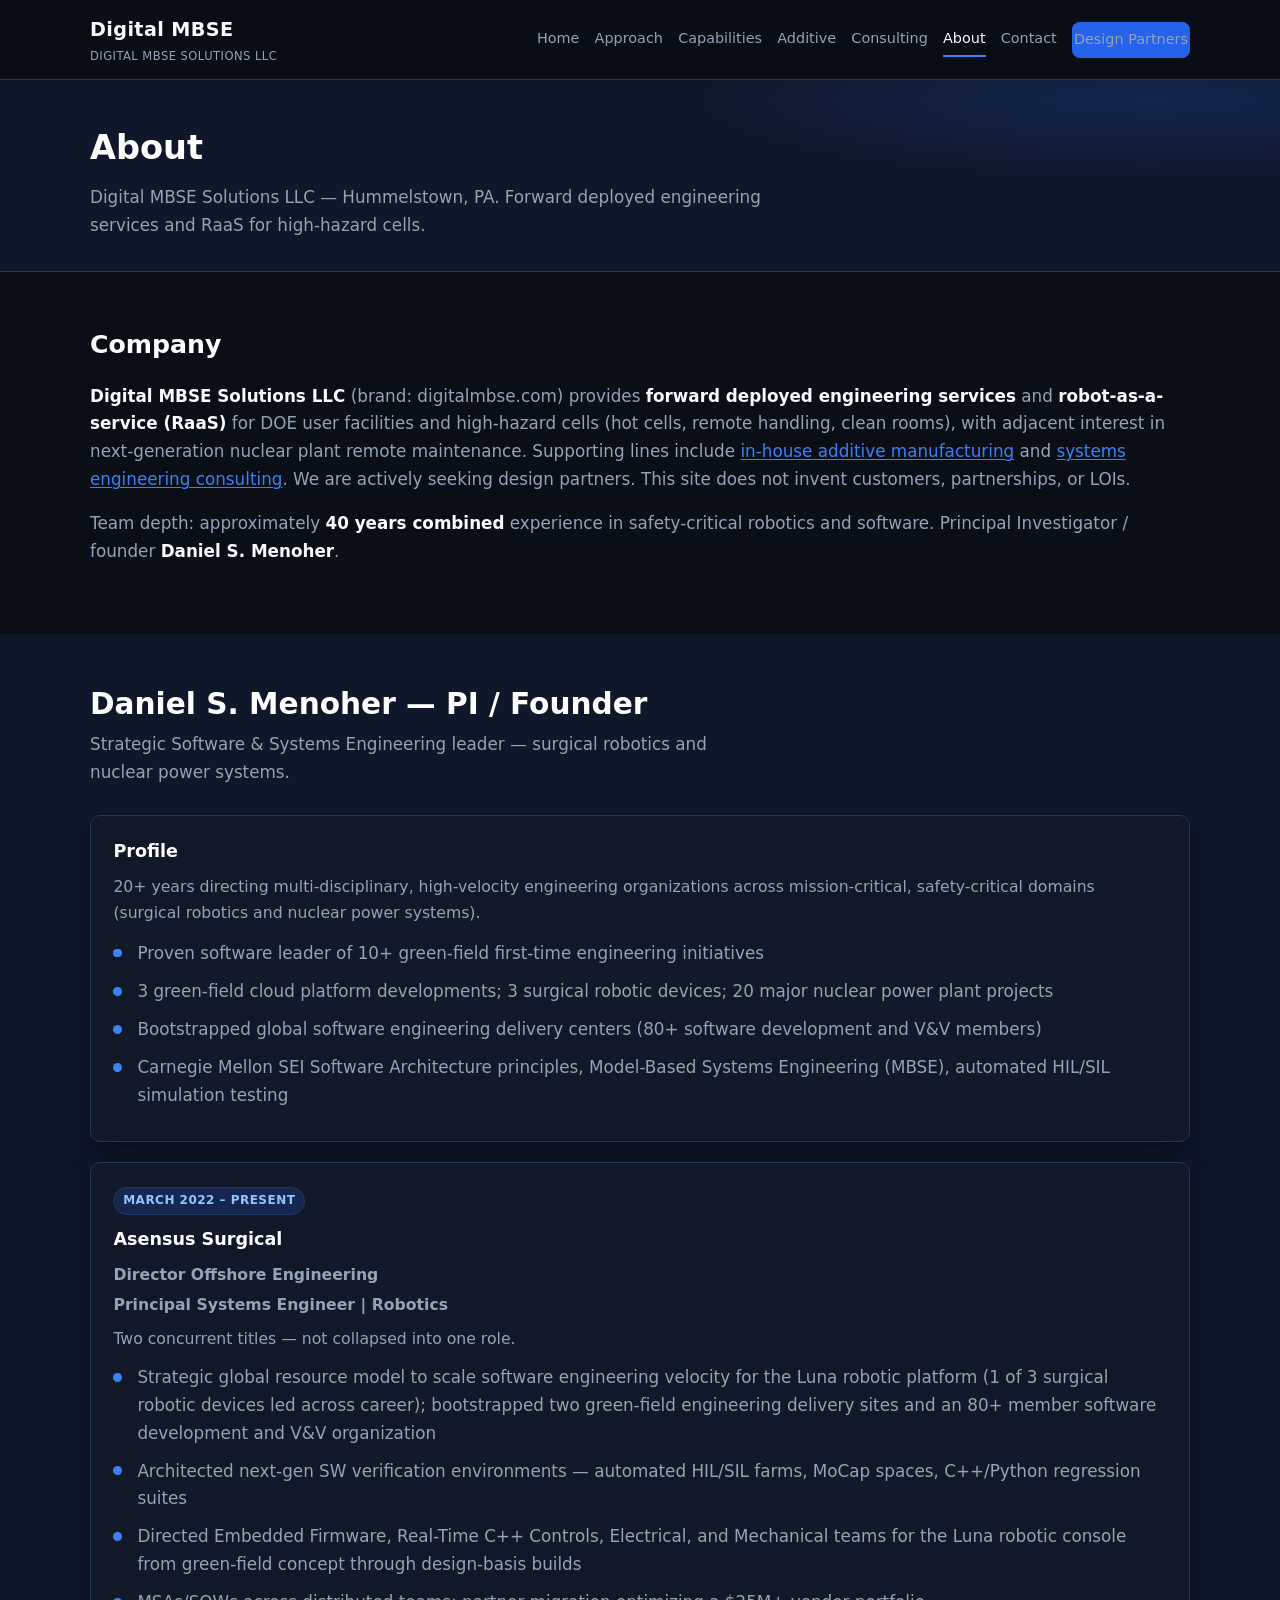
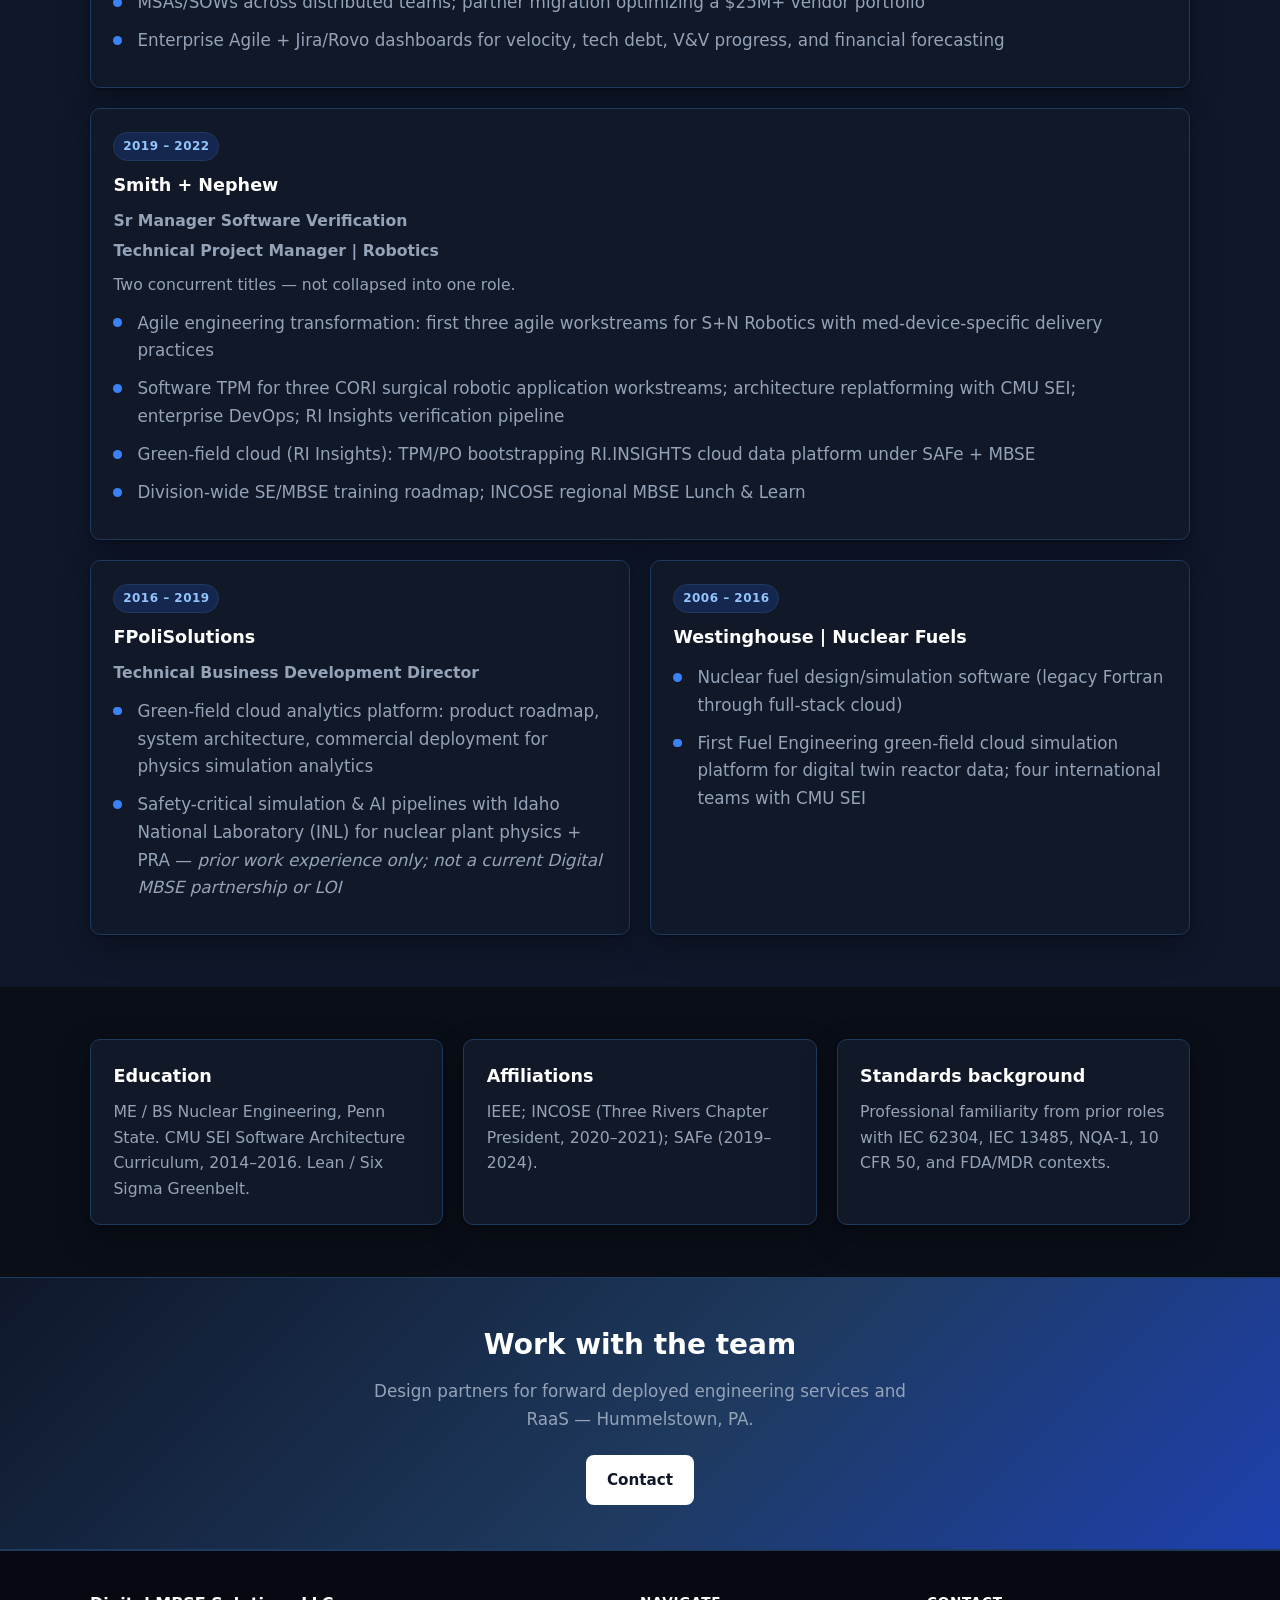
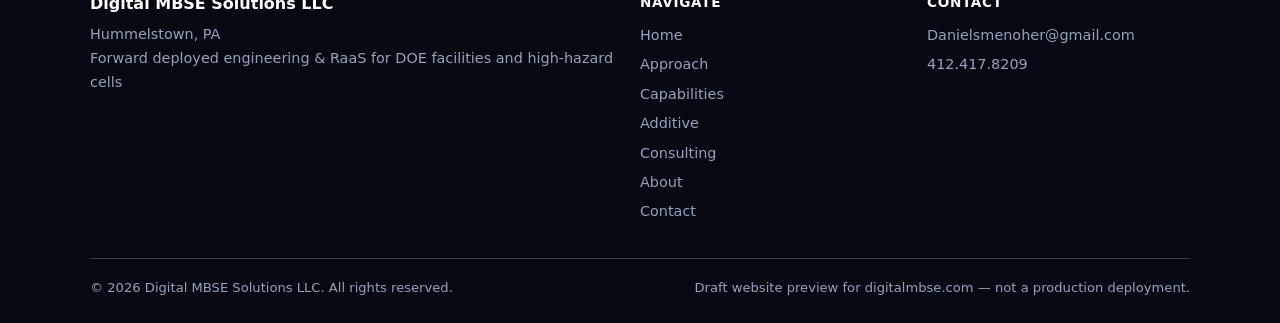
==== about.html @ e3343131 "Initial Digital MBSE Solutions site" ====
<!DOCTYPE html>
<html lang="en">
<head>
  <meta charset="utf-8">
  <meta name="viewport" content="width=device-width, initial-scale=1">
  <meta name="description" content="About Digital MBSE Solutions LLC and founder Daniel S. Menoher — surgical robotics and nuclear systems engineering leadership.">
  <title>About | Digital MBSE</title>
  <link rel="stylesheet" href="css/styles.css">
</head>
<body>
  <a class="skip-link" href="#main">Skip to content</a>

  <header class="site-header">
    <div class="container header-inner">
      <a class="logo" href="index.html">
        <span class="logo-mark">Digital MBSE</span>
        <span class="logo-sub">Digital MBSE Solutions LLC</span>
      </a>
      <nav class="nav" aria-label="Primary">
        <a href="index.html">Home</a>
        <a href="approach.html">Approach</a>
        <a href="capabilities.html">Capabilities</a>
        <a href="additive-manufacturing.html">Additive</a>
        <a href="systems-consulting.html">Consulting</a>
        <a href="about.html" aria-current="page">About</a>
        <a href="contact.html">Contact</a>
        <a class="btn btn-primary btn-header" href="contact.html">Design Partners</a>
      </nav>
    </div>
  </header>

  <main id="main">
    <section class="page-hero">
      <div class="container">
        <h1>About</h1>
        <p>Digital MBSE Solutions LLC — Hummelstown, PA. Forward deployed engineering services and RaaS for high-hazard cells.</p>
      </div>
    </section>

    <section class="section">
      <div class="container prose">
        <h2>Company</h2>
        <p>
          <strong>Digital MBSE Solutions LLC</strong> (brand: digitalmbse.com) provides
          <strong>forward deployed engineering services</strong> and <strong>robot-as-a-service (RaaS)</strong>
          for DOE user facilities and high-hazard cells (hot cells, remote handling, clean rooms), with
          adjacent interest in next-generation nuclear plant remote maintenance. Supporting lines include
          <a href="additive-manufacturing.html">in-house additive manufacturing</a> and
          <a href="systems-consulting.html">systems engineering consulting</a>. We are actively seeking
          design partners. This site does not invent customers, partnerships, or LOIs.
        </p>
        <p>
          Team depth: approximately <strong>40 years combined</strong> experience in safety-critical robotics
          and software. Principal Investigator / founder <strong>Daniel S. Menoher</strong>.
        </p>
      </div>
    </section>

    <section class="section section-alt">
      <div class="container">
        <div class="section-header">
          <h2>Daniel S. Menoher — PI / Founder</h2>
          <p>Strategic Software &amp; Systems Engineering leader — surgical robotics and nuclear power systems.</p>
        </div>

        <div class="card" style="margin-bottom:1.25rem;">
          <h3>Profile</h3>
          <p class="muted" style="margin:0 0 0.85rem;">
            20+ years directing multi-disciplinary, high-velocity engineering organizations across
            mission-critical, safety-critical domains (surgical robotics and nuclear power systems).
          </p>
          <ul class="list-check">
            <li>Proven software leader of 10+ green-field first-time engineering initiatives</li>
            <li>3 green-field cloud platform developments; 3 surgical robotic devices; 20 major nuclear power plant projects</li>
            <li>Bootstrapped global software engineering delivery centers (80+ software development and V&amp;V members)</li>
            <li>Carnegie Mellon SEI Software Architecture principles, Model-Based Systems Engineering (MBSE), automated HIL/SIL simulation testing</li>
          </ul>
        </div>

        <article class="card" style="margin-bottom:1.25rem;">
          <span class="pill">March 2022 – Present</span>
          <h3>Asensus Surgical</h3>
          <p><strong>Director Offshore Engineering</strong></p>
          <p style="margin-top:0.25rem;"><strong>Principal Systems Engineer | Robotics</strong></p>
          <p class="small muted" style="margin:0.5rem 0 0.75rem;">Two concurrent titles — not collapsed into one role.</p>
          <ul class="list-check">
            <li>Strategic global resource model to scale software engineering velocity for the Luna robotic platform (1 of 3 surgical robotic devices led across career); bootstrapped two green-field engineering delivery sites and an 80+ member software development and V&amp;V organization</li>
            <li>Architected next-gen SW verification environments — automated HIL/SIL farms, MoCap spaces, C++/Python regression suites</li>
            <li>Directed Embedded Firmware, Real-Time C++ Controls, Electrical, and Mechanical teams for the Luna robotic console from green-field concept through design-basis builds</li>
            <li>MSAs/SOWs across distributed teams; partner migration optimizing a $25M+ vendor portfolio</li>
            <li>Enterprise Agile + Jira/Rovo dashboards for velocity, tech debt, V&amp;V progress, and financial forecasting</li>
          </ul>
        </article>

        <article class="card" style="margin-bottom:1.25rem;">
          <span class="pill">2019 – 2022</span>
          <h3>Smith + Nephew</h3>
          <p><strong>Sr Manager Software Verification</strong></p>
          <p style="margin-top:0.25rem;"><strong>Technical Project Manager | Robotics</strong></p>
          <p class="small muted" style="margin:0.5rem 0 0.75rem;">Two concurrent titles — not collapsed into one role.</p>
          <ul class="list-check">
            <li>Agile engineering transformation: first three agile workstreams for S+N Robotics with med-device-specific delivery practices</li>
            <li>Software TPM for three CORI surgical robotic application workstreams; architecture replatforming with CMU SEI; enterprise DevOps; RI Insights verification pipeline</li>
            <li>Green-field cloud (RI Insights): TPM/PO bootstrapping RI.INSIGHTS cloud data platform under SAFe + MBSE</li>
            <li>Division-wide SE/MBSE training roadmap; INCOSE regional MBSE Lunch &amp; Learn</li>
          </ul>
        </article>

        <div class="grid-2">
          <article class="card">
            <span class="pill">2016 – 2019</span>
            <h3>FPoliSolutions</h3>
            <p><strong>Technical Business Development Director</strong></p>
            <ul class="list-check" style="margin-top:0.75rem;">
              <li>Green-field cloud analytics platform: product roadmap, system architecture, commercial deployment for physics simulation analytics</li>
              <li>Safety-critical simulation &amp; AI pipelines with Idaho National Laboratory (INL) for nuclear plant physics + PRA — <em>prior work experience only; not a current Digital MBSE partnership or LOI</em></li>
            </ul>
          </article>
          <article class="card">
            <span class="pill">2006 – 2016</span>
            <h3>Westinghouse | Nuclear Fuels</h3>
            <ul class="list-check" style="margin-top:0.75rem;">
              <li>Nuclear fuel design/simulation software (legacy Fortran through full-stack cloud)</li>
              <li>First Fuel Engineering green-field cloud simulation platform for digital twin reactor data; four international teams with CMU SEI</li>
            </ul>
          </article>
        </div>
      </div>
    </section>

    <section class="section">
      <div class="container">
        <div class="grid-3">
          <article class="card">
            <h3>Education</h3>
            <p>ME / BS Nuclear Engineering, Penn State. CMU SEI Software Architecture Curriculum, 2014–2016. Lean / Six Sigma Greenbelt.</p>
          </article>
          <article class="card">
            <h3>Affiliations</h3>
            <p>IEEE; INCOSE (Three Rivers Chapter President, 2020–2021); SAFe (2019–2024).</p>
          </article>
          <article class="card">
            <h3>Standards background</h3>
            <p>Professional familiarity from prior roles with IEC 62304, IEC 13485, NQA-1, 10 CFR 50, and FDA/MDR contexts.</p>
          </article>
        </div>
      </div>
    </section>

    <section class="cta-band">
      <div class="container">
        <h2>Work with the team</h2>
        <p>Design partners for forward deployed engineering services and RaaS — Hummelstown, PA.</p>
        <a class="btn btn-primary" href="contact.html">Contact</a>
      </div>
    </section>
  </main>

  <footer class="site-footer">
    <div class="container">
      <div class="footer-grid">
        <div class="footer-brand">
          <strong>Digital MBSE Solutions LLC</strong>
          Hummelstown, PA<br>
          Forward deployed engineering &amp; RaaS for DOE facilities and high-hazard cells
        </div>
        <div>
          <p class="footer-heading">Navigate</p>
          <ul class="footer-nav">
            <li><a href="index.html">Home</a></li>
            <li><a href="approach.html">Approach</a></li>
            <li><a href="capabilities.html">Capabilities</a></li>
            <li><a href="additive-manufacturing.html">Additive</a></li>
            <li><a href="systems-consulting.html">Consulting</a></li>
            <li><a href="about.html">About</a></li>
            <li><a href="contact.html">Contact</a></li>
          </ul>
        </div>
        <div>
          <p class="footer-heading">Contact</p>
          <ul class="footer-nav">
            <li><a href="mailto:Danielsmenoher@gmail.com">Danielsmenoher@gmail.com</a></li>
            <li><a href="tel:+14124178209">412.417.8209</a></li>
          </ul>
        </div>
      </div>
      <div class="footer-bottom">
        <span>&copy; 2026 Digital MBSE Solutions LLC. All rights reserved.</span>
        <span>Draft website preview for digitalmbse.com — not a production deployment.</span>
      </div>
    </div>
  </footer>
</body>
</html>
---- css/styles.css ----
/* Digital MBSE Solutions LLC — blue / black / white B2B theme */
:root {
  --bg: #0a0e17;
  --bg-alt: #0f172a;
  --surface: #111827;
  --surface-raised: #1e293b;
  --text: #f8fafc;
  --text-muted: #94a3b8;
  --accent: #2563eb;
  --accent-bright: #3b82f6;
  --accent-hover: #1d4ed8;
  --border: #1e3a5f;
  --border-soft: #334155;
  --white: #ffffff;
  --radius: 10px;
  --shadow: 0 1px 3px rgba(0, 0, 0, 0.35), 0 12px 32px rgba(0, 0, 0, 0.28);
  --max: 1100px;
  --font: "Segoe UI", system-ui, -apple-system, BlinkMacSystemFont, "Helvetica Neue", Arial, sans-serif;
}

*, *::before, *::after { box-sizing: border-box; }

html { scroll-behavior: smooth; }

body {
  margin: 0;
  font-family: var(--font);
  color: var(--text);
  background: var(--bg);
  line-height: 1.65;
  font-size: 1.05rem;
  -webkit-font-smoothing: antialiased;
}

img { max-width: 100%; height: auto; display: block; }

a { color: var(--accent-bright); text-decoration-thickness: 1px; text-underline-offset: 2px; }
a:hover { color: #60a5fa; }

.skip-link {
  position: absolute;
  left: -9999px;
  top: 0;
  background: var(--accent);
  color: var(--white);
  padding: 0.5rem 1rem;
  z-index: 1000;
}
.skip-link:focus { left: 1rem; top: 1rem; }

.container {
  width: min(100% - 2rem, var(--max));
  margin-inline: auto;
}

/* Header */
.site-header {
  background: rgba(10, 14, 23, 0.92);
  backdrop-filter: blur(10px);
  color: var(--text);
  position: sticky;
  top: 0;
  z-index: 100;
  border-bottom: 1px solid var(--border);
}

.header-inner {
  display: flex;
  align-items: center;
  justify-content: space-between;
  gap: 1rem;
  padding: 0.85rem 0;
  flex-wrap: wrap;
}

.logo {
  display: flex;
  flex-direction: column;
  gap: 0.1rem;
  text-decoration: none;
  color: var(--text);
}
.logo:hover { color: var(--text); }
.logo-mark {
  font-weight: 700;
  font-size: 1.2rem;
  letter-spacing: 0.02em;
}
.logo-sub {
  font-size: 0.72rem;
  color: var(--text-muted);
  letter-spacing: 0.04em;
  text-transform: uppercase;
}

.nav {
  display: flex;
  align-items: center;
  gap: 0.25rem 0.95rem;
  flex-wrap: wrap;
}
.nav a {
  color: var(--text-muted);
  text-decoration: none;
  font-size: 0.9rem;
  font-weight: 500;
  padding: 0.25rem 0;
  border-bottom: 2px solid transparent;
}
.nav a:hover,
.nav a[aria-current="page"] {
  color: var(--text);
  border-bottom-color: var(--accent-bright);
}

.btn {
  display: inline-flex;
  align-items: center;
  justify-content: center;
  gap: 0.4rem;
  padding: 0.65rem 1.2rem;
  border-radius: 8px;
  font-weight: 600;
  font-size: 0.95rem;
  text-decoration: none;
  border: 2px solid transparent;
  cursor: pointer;
  transition: background 0.15s, color 0.15s, border-color 0.15s;
  font-family: inherit;
}
.btn-primary {
  background: var(--accent);
  color: var(--white);
}
.btn-primary:hover {
  background: var(--accent-hover);
  color: var(--white);
}
.btn-secondary {
  background: transparent;
  color: var(--text);
  border-color: var(--accent-bright);
}
.btn-secondary:hover {
  background: rgba(59, 130, 246, 0.12);
  color: var(--text);
  border-color: #60a5fa;
}
.btn-outline {
  background: transparent;
  color: var(--text);
  border-color: var(--border-soft);
}
.btn-outline:hover {
  border-color: var(--accent-bright);
  color: var(--accent-bright);
}
.btn-header {
  padding: 0.45rem 0.9rem;
  font-size: 0.85rem;
}

/* Hero */
.hero {
  background:
    radial-gradient(ellipse 80% 60% at 70% 20%, rgba(37, 99, 235, 0.22), transparent 55%),
    linear-gradient(165deg, #0a0e17 0%, #0f172a 50%, #111827 100%);
  color: var(--text);
  padding: 3.5rem 0 3.25rem;
}
.hero-layout {
  display: grid;
  grid-template-columns: 1.1fr 0.9fr;
  gap: 2rem;
  align-items: center;
}
.hero-eyebrow {
  display: inline-block;
  font-size: 0.8rem;
  font-weight: 600;
  letter-spacing: 0.08em;
  text-transform: uppercase;
  color: #93c5fd;
  margin-bottom: 0.85rem;
}
.hero h1 {
  margin: 0 0 1rem;
  font-size: clamp(1.85rem, 4vw, 2.55rem);
  line-height: 1.2;
  font-weight: 700;
  color: var(--white);
  max-width: 20ch;
}
.hero-lead {
  font-size: 1.1rem;
  color: var(--text-muted);
  max-width: 42rem;
  margin: 0 0 1.75rem;
}
.hero-lead strong { color: var(--text); }
.hero-actions {
  display: flex;
  flex-wrap: wrap;
  gap: 0.75rem;
}

/* Media / figures */
.media {
  margin: 0;
  background: var(--surface);
  border: 1px solid var(--border);
  border-radius: var(--radius);
  overflow: hidden;
  box-shadow: var(--shadow);
}
.media img {
  width: 100%;
  height: auto;
  display: block;
  object-fit: cover;
  aspect-ratio: 16 / 10;
  background: var(--surface-raised);
}
.media figcaption {
  padding: 0.65rem 0.9rem;
  font-size: 0.82rem;
  color: var(--text-muted);
  border-top: 1px solid var(--border-soft);
  background: var(--surface);
}
.media-tall img { aspect-ratio: 4 / 3; }
.media-square img { aspect-ratio: 1 / 1; }

.gallery {
  display: grid;
  grid-template-columns: repeat(3, 1fr);
  gap: 1.15rem;
}
.gallery .media img { aspect-ratio: 4 / 3; }

.media-split {
  display: grid;
  grid-template-columns: 1fr 1fr;
  gap: 1.5rem;
  align-items: center;
}
.media-split.reverse > :first-child { order: 2; }

/* Sections */
.section {
  padding: 3.25rem 0;
}
.section-alt { background: var(--bg-alt); }
.section-surface { background: var(--surface); }

.section-header {
  margin-bottom: 1.75rem;
  max-width: 42rem;
}
.section-header h2 {
  margin: 0 0 0.5rem;
  font-size: clamp(1.45rem, 2.5vw, 1.85rem);
  color: var(--white);
  line-height: 1.25;
}
.section-header p {
  margin: 0;
  color: var(--text-muted);
}

.muted { color: var(--text-muted); }
.small { font-size: 0.9rem; }

/* Cards / grids */
.grid-2 {
  display: grid;
  grid-template-columns: repeat(2, 1fr);
  gap: 1.25rem;
}
.grid-3 {
  display: grid;
  grid-template-columns: repeat(3, 1fr);
  gap: 1.25rem;
}

.card {
  background: var(--surface);
  border: 1px solid var(--border);
  border-radius: var(--radius);
  padding: 1.35rem 1.4rem;
  box-shadow: var(--shadow);
}
.card h3 {
  margin: 0 0 0.5rem;
  font-size: 1.1rem;
  color: var(--white);
}
.card p { margin: 0; color: var(--text-muted); font-size: 0.98rem; }
.card a.card-link {
  display: inline-block;
  margin-top: 0.85rem;
  font-weight: 600;
  text-decoration: none;
}
.card a.card-link:hover { text-decoration: underline; }
.card .card-icon {
  width: 2.25rem;
  height: 2.25rem;
  border-radius: 8px;
  background: rgba(37, 99, 235, 0.18);
  color: var(--accent-bright);
  display: flex;
  align-items: center;
  justify-content: center;
  font-weight: 700;
  font-size: 0.85rem;
  margin-bottom: 0.85rem;
  border: 1px solid var(--border);
}

.list-check {
  list-style: none;
  padding: 0;
  margin: 0;
}
.list-check li {
  position: relative;
  padding-left: 1.5rem;
  margin-bottom: 0.65rem;
  color: var(--text-muted);
}
.list-check li::before {
  content: "";
  position: absolute;
  left: 0;
  top: 0.55rem;
  width: 0.55rem;
  height: 0.55rem;
  border-radius: 50%;
  background: var(--accent-bright);
}

.pill {
  display: inline-block;
  font-size: 0.75rem;
  font-weight: 600;
  letter-spacing: 0.04em;
  text-transform: uppercase;
  padding: 0.2rem 0.55rem;
  border-radius: 999px;
  background: rgba(37, 99, 235, 0.2);
  color: #93c5fd;
  margin-bottom: 0.65rem;
  border: 1px solid var(--border);
}
.pill-amber {
  background: rgba(217, 119, 6, 0.15);
  color: #fbbf24;
  border-color: rgba(217, 119, 6, 0.35);
}

.callout {
  border-left: 4px solid var(--accent);
  background: var(--surface);
  padding: 1.15rem 1.35rem;
  border-radius: 0 var(--radius) var(--radius) 0;
  border: 1px solid var(--border);
  border-left-width: 4px;
  border-left-color: var(--accent);
}
.callout.caution {
  border-left-color: #d97706;
  background: rgba(217, 119, 6, 0.08);
}
.callout h3 {
  margin: 0 0 0.4rem;
  font-size: 1.05rem;
  color: var(--white);
}
.callout p { margin: 0; color: var(--text-muted); font-size: 0.95rem; }

.stack-row {
  display: grid;
  grid-template-columns: auto 1fr;
  gap: 1rem;
  align-items: start;
  padding: 1.15rem 0;
  border-bottom: 1px solid var(--border-soft);
}
.stack-row:last-child { border-bottom: none; }
.stack-num {
  width: 2rem;
  height: 2rem;
  border-radius: 50%;
  background: var(--accent);
  color: var(--white);
  display: flex;
  align-items: center;
  justify-content: center;
  font-weight: 700;
  font-size: 0.9rem;
  flex-shrink: 0;
}
.stack-row h3 { margin: 0 0 0.35rem; font-size: 1.1rem; color: var(--white); }
.stack-row p { margin: 0; color: var(--text-muted); }

.cta-band {
  background: linear-gradient(135deg, #0f172a 0%, #1e3a5f 55%, #1e40af 100%);
  color: var(--text);
  padding: 2.75rem 0;
  text-align: center;
  border-top: 1px solid var(--border);
  border-bottom: 1px solid var(--border);
}
.cta-band h2 {
  margin: 0 0 0.65rem;
  font-size: clamp(1.35rem, 2.5vw, 1.75rem);
  color: var(--white);
}
.cta-band p {
  margin: 0 auto 1.35rem;
  max-width: 36rem;
  color: var(--text-muted);
}
.cta-band .btn-primary {
  background: var(--white);
  color: #0f172a;
}
.cta-band .btn-primary:hover {
  background: #e2e8f0;
  color: #0a0e17;
}

/* Page hero (inner pages) */
.page-hero {
  background:
    radial-gradient(ellipse 70% 80% at 90% 10%, rgba(37, 99, 235, 0.18), transparent 50%),
    var(--bg-alt);
  color: var(--text);
  padding: 2.5rem 0 2rem;
  border-bottom: 1px solid var(--border);
}
.page-hero h1 {
  margin: 0 0 0.5rem;
  font-size: clamp(1.6rem, 3vw, 2.1rem);
  color: var(--white);
}
.page-hero p {
  margin: 0;
  color: var(--text-muted);
  max-width: 42rem;
}

/* Contact form */
.contact-grid {
  display: grid;
  grid-template-columns: 1.2fr 0.8fr;
  gap: 1.5rem;
  align-items: start;
}
.form-card label {
  display: block;
  font-weight: 600;
  font-size: 0.9rem;
  margin-bottom: 0.35rem;
  color: var(--text);
}
.form-card .field { margin-bottom: 1rem; }
.form-card input,
.form-card textarea,
.form-card select {
  width: 100%;
  padding: 0.65rem 0.75rem;
  border: 1px solid var(--border-soft);
  border-radius: 8px;
  font: inherit;
  background: var(--bg);
  color: var(--text);
}
.form-card input:focus,
.form-card textarea:focus,
.form-card select:focus {
  outline: 2px solid var(--accent-bright);
  outline-offset: 1px;
  border-color: var(--accent);
}
.form-card textarea { min-height: 140px; resize: vertical; }
.form-card select option { background: var(--surface); color: var(--text); }
.form-note {
  font-size: 0.85rem;
  color: var(--text-muted);
  margin-top: 0.75rem;
}

.contact-details dt {
  font-weight: 600;
  color: var(--text);
  font-size: 0.85rem;
  margin-top: 1rem;
}
.contact-details dt:first-child { margin-top: 0; }
.contact-details dd {
  margin: 0.2rem 0 0;
  color: var(--text-muted);
}
.contact-details a { text-decoration: none; }
.contact-details a:hover { text-decoration: underline; }

/* Footer */
.site-footer {
  background: #060912;
  color: var(--text-muted);
  padding: 2.5rem 0 1.5rem;
  font-size: 0.9rem;
  border-top: 1px solid var(--border);
}
.footer-grid {
  display: grid;
  grid-template-columns: 2fr 1fr 1fr;
  gap: 1.5rem;
  margin-bottom: 1.75rem;
}
.footer-brand strong {
  display: block;
  color: var(--white);
  font-size: 1rem;
  margin-bottom: 0.35rem;
}
.footer-nav {
  list-style: none;
  padding: 0;
  margin: 0;
}
.footer-nav a {
  color: var(--text-muted);
  text-decoration: none;
}
.footer-nav a:hover { color: var(--white); }
.footer-nav li { margin-bottom: 0.35rem; }
.footer-heading {
  color: var(--white);
  font-weight: 600;
  font-size: 0.85rem;
  text-transform: uppercase;
  letter-spacing: 0.05em;
  margin: 0 0 0.65rem;
}
.footer-bottom {
  border-top: 1px solid var(--border-soft);
  padding-top: 1.15rem;
  display: flex;
  flex-wrap: wrap;
  gap: 0.5rem 1.5rem;
  justify-content: space-between;
  font-size: 0.82rem;
}

.prose h2 {
  color: var(--white);
  margin-top: 2rem;
  margin-bottom: 0.65rem;
}
.prose h2:first-child { margin-top: 0; }
.prose p { color: var(--text-muted); }
.prose ul { color: var(--text-muted); padding-left: 1.25rem; }
.prose li { margin-bottom: 0.4rem; }
.prose strong { color: var(--text); }

@media (max-width: 960px) {
  .hero-layout,
  .media-split,
  .media-split.reverse > :first-child { grid-template-columns: 1fr; order: initial; }
  .media-split.reverse > :first-child { order: 0; }
  .gallery { grid-template-columns: 1fr; }
}

@media (max-width: 860px) {
  .grid-3 { grid-template-columns: 1fr; }
  .grid-2 { grid-template-columns: 1fr; }
  .contact-grid { grid-template-columns: 1fr; }
  .footer-grid { grid-template-columns: 1fr; }
  .hero h1 { max-width: none; }
  .gallery { grid-template-columns: 1fr; }
}

@media (min-width: 641px) and (max-width: 960px) {
  .gallery { grid-template-columns: repeat(2, 1fr); }
}

@media (max-width: 640px) {
  .header-inner { flex-direction: column; align-items: flex-start; }
  .nav { width: 100%; }
}
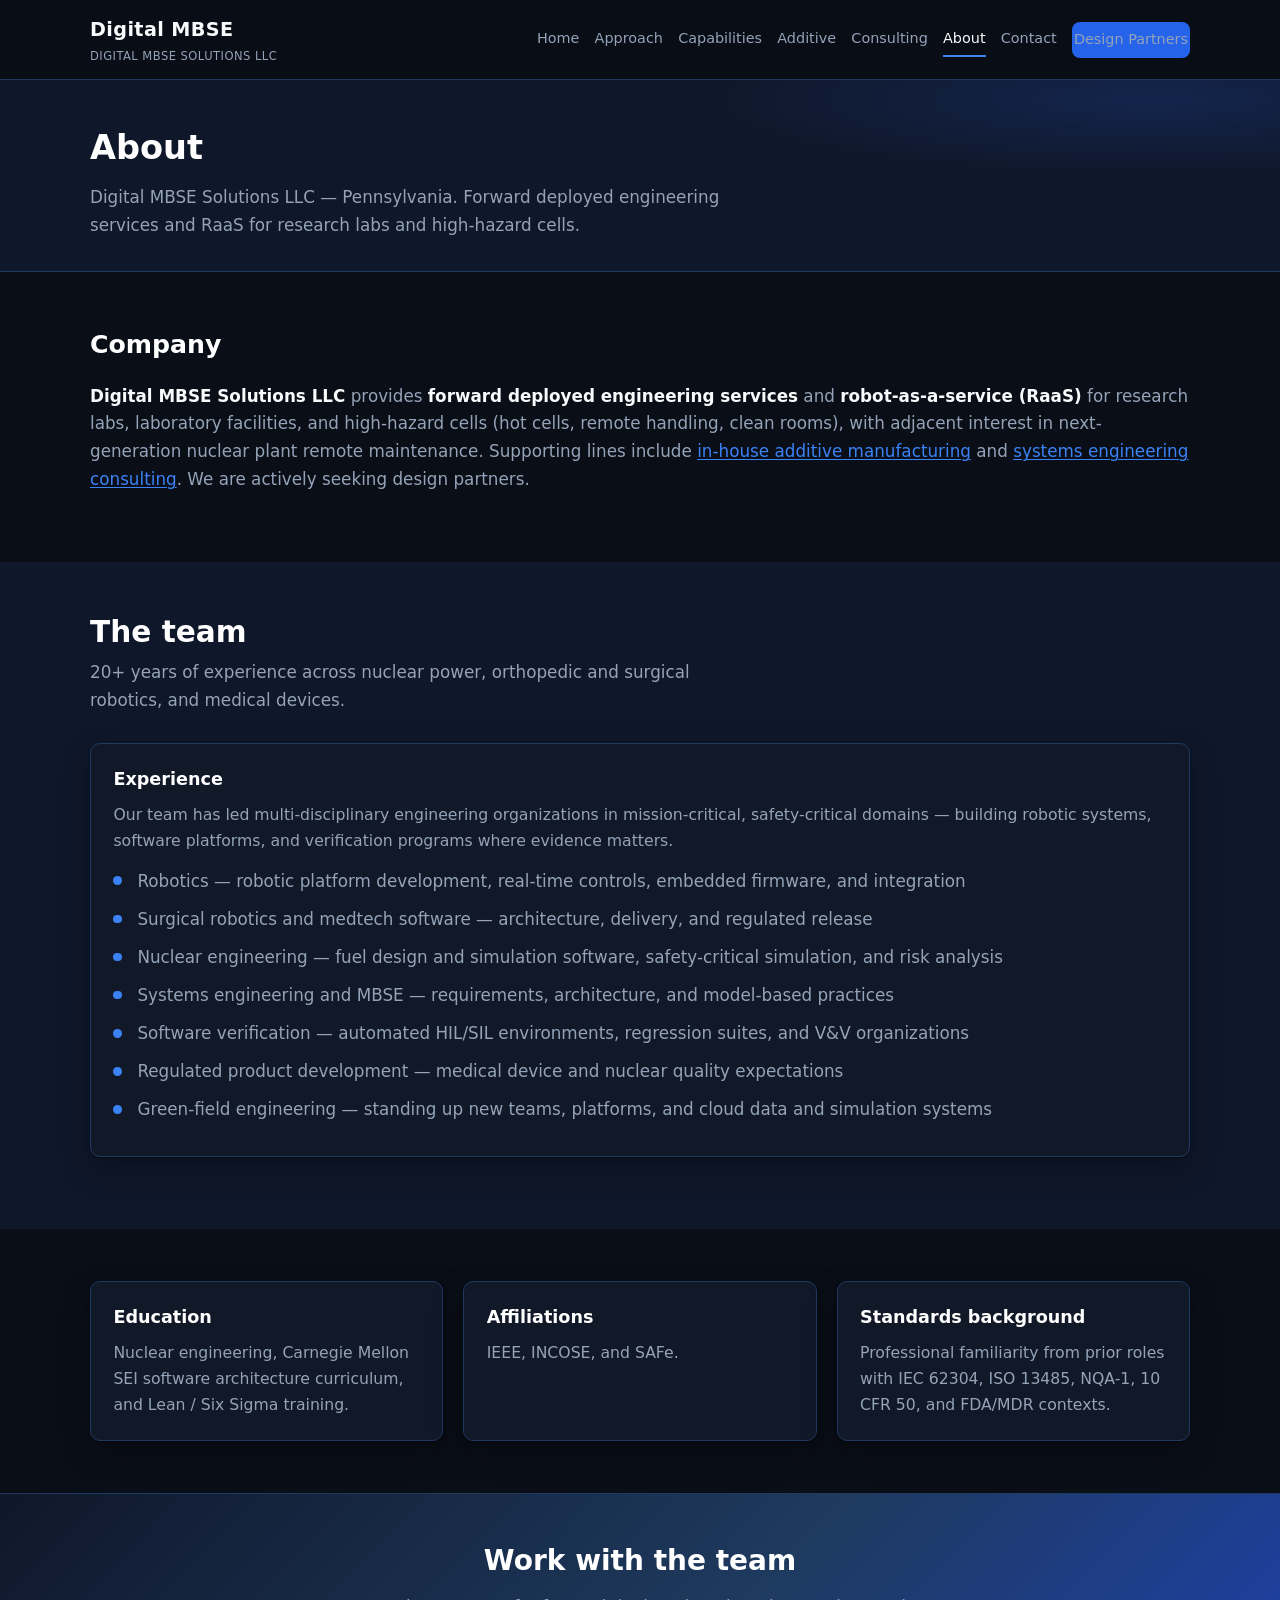
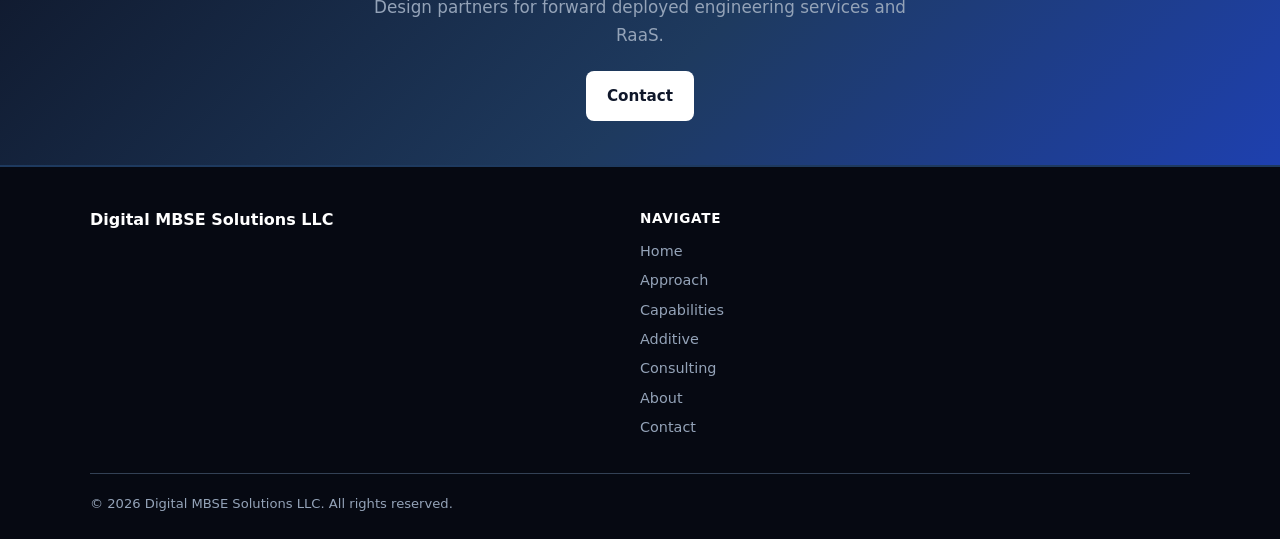
==== commit c5390556: "Remove personal contact info, DOE references, plan/pitch and proof-point content, product names/stat" ====
--- a/about.html
+++ b/about.html
@@ -3,7 +3,7 @@
 <head>
   <meta charset="utf-8">
   <meta name="viewport" content="width=device-width, initial-scale=1">
-  <meta name="description" content="About Digital MBSE Solutions LLC and founder Daniel S. Menoher — surgical robotics and nuclear systems engineering leadership.">
+  <meta name="description" content="About Digital MBSE Solutions LLC — an experienced team in robotics, surgical robotics and medtech software, nuclear engineering, and systems engineering.">
   <title>About | Digital MBSE</title>
   <link rel="stylesheet" href="css/styles.css">
 </head>
@@ -33,7 +33,7 @@
     <section class="page-hero">
       <div class="container">
         <h1>About</h1>
-        <p>Digital MBSE Solutions LLC — Hummelstown, PA. Forward deployed engineering services and RaaS for high-hazard cells.</p>
+        <p>Digital MBSE Solutions LLC — Pennsylvania. Forward deployed engineering services and RaaS for research labs and high-hazard cells.</p>
       </div>
     </section>
 
@@ -41,17 +41,13 @@
       <div class="container prose">
         <h2>Company</h2>
         <p>
-          <strong>Digital MBSE Solutions LLC</strong> (brand: digitalmbse.com) provides
+          <strong>Digital MBSE Solutions LLC</strong> provides
           <strong>forward deployed engineering services</strong> and <strong>robot-as-a-service (RaaS)</strong>
-          for DOE user facilities and high-hazard cells (hot cells, remote handling, clean rooms), with
-          adjacent interest in next-generation nuclear plant remote maintenance. Supporting lines include
+          for research labs, laboratory facilities, and high-hazard cells (hot cells, remote handling, clean rooms),
+          with adjacent interest in next-generation nuclear plant remote maintenance. Supporting lines include
           <a href="additive-manufacturing.html">in-house additive manufacturing</a> and
           <a href="systems-consulting.html">systems engineering consulting</a>. We are actively seeking
-          design partners. This site does not invent customers, partnerships, or LOIs.
-        </p>
-        <p>
-          Team depth: approximately <strong>40 years combined</strong> experience in safety-critical robotics
-          and software. Principal Investigator / founder <strong>Daniel S. Menoher</strong>.
+          design partners.
         </p>
       </div>
     </section>
@@ -59,71 +55,25 @@
     <section class="section section-alt">
       <div class="container">
         <div class="section-header">
-          <h2>Daniel S. Menoher — PI / Founder</h2>
-          <p>Strategic Software &amp; Systems Engineering leader — surgical robotics and nuclear power systems.</p>
+          <h2>The team</h2>
+          <p>20+ years of experience across nuclear power, orthopedic and surgical robotics, and medical devices.</p>
         </div>
 
         <div class="card" style="margin-bottom:1.25rem;">
-          <h3>Profile</h3>
+          <h3>Experience</h3>
           <p class="muted" style="margin:0 0 0.85rem;">
-            20+ years directing multi-disciplinary, high-velocity engineering organizations across
-            mission-critical, safety-critical domains (surgical robotics and nuclear power systems).
+            Our team has led multi-disciplinary engineering organizations in mission-critical, safety-critical
+            domains — building robotic systems, software platforms, and verification programs where evidence matters.
           </p>
           <ul class="list-check">
-            <li>Proven software leader of 10+ green-field first-time engineering initiatives</li>
-            <li>3 green-field cloud platform developments; 3 surgical robotic devices; 20 major nuclear power plant projects</li>
-            <li>Bootstrapped global software engineering delivery centers (80+ software development and V&amp;V members)</li>
-            <li>Carnegie Mellon SEI Software Architecture principles, Model-Based Systems Engineering (MBSE), automated HIL/SIL simulation testing</li>
+            <li>Robotics — robotic platform development, real-time controls, embedded firmware, and integration</li>
+            <li>Surgical robotics and medtech software — architecture, delivery, and regulated release</li>
+            <li>Nuclear engineering — fuel design and simulation software, safety-critical simulation, and risk analysis</li>
+            <li>Systems engineering and MBSE — requirements, architecture, and model-based practices</li>
+            <li>Software verification — automated HIL/SIL environments, regression suites, and V&amp;V organizations</li>
+            <li>Regulated product development — medical device and nuclear quality expectations</li>
+            <li>Green-field engineering — standing up new teams, platforms, and cloud data and simulation systems</li>
           </ul>
-        </div>
-
-        <article class="card" style="margin-bottom:1.25rem;">
-          <span class="pill">March 2022 – Present</span>
-          <h3>Asensus Surgical</h3>
-          <p><strong>Director Offshore Engineering</strong></p>
-          <p style="margin-top:0.25rem;"><strong>Principal Systems Engineer | Robotics</strong></p>
-          <p class="small muted" style="margin:0.5rem 0 0.75rem;">Two concurrent titles — not collapsed into one role.</p>
-          <ul class="list-check">
-            <li>Strategic global resource model to scale software engineering velocity for the Luna robotic platform (1 of 3 surgical robotic devices led across career); bootstrapped two green-field engineering delivery sites and an 80+ member software development and V&amp;V organization</li>
-            <li>Architected next-gen SW verification environments — automated HIL/SIL farms, MoCap spaces, C++/Python regression suites</li>
-            <li>Directed Embedded Firmware, Real-Time C++ Controls, Electrical, and Mechanical teams for the Luna robotic console from green-field concept through design-basis builds</li>
-            <li>MSAs/SOWs across distributed teams; partner migration optimizing a $25M+ vendor portfolio</li>
-            <li>Enterprise Agile + Jira/Rovo dashboards for velocity, tech debt, V&amp;V progress, and financial forecasting</li>
-          </ul>
-        </article>
-
-        <article class="card" style="margin-bottom:1.25rem;">
-          <span class="pill">2019 – 2022</span>
-          <h3>Smith + Nephew</h3>
-          <p><strong>Sr Manager Software Verification</strong></p>
-          <p style="margin-top:0.25rem;"><strong>Technical Project Manager | Robotics</strong></p>
-          <p class="small muted" style="margin:0.5rem 0 0.75rem;">Two concurrent titles — not collapsed into one role.</p>
-          <ul class="list-check">
-            <li>Agile engineering transformation: first three agile workstreams for S+N Robotics with med-device-specific delivery practices</li>
-            <li>Software TPM for three CORI surgical robotic application workstreams; architecture replatforming with CMU SEI; enterprise DevOps; RI Insights verification pipeline</li>
-            <li>Green-field cloud (RI Insights): TPM/PO bootstrapping RI.INSIGHTS cloud data platform under SAFe + MBSE</li>
-            <li>Division-wide SE/MBSE training roadmap; INCOSE regional MBSE Lunch &amp; Learn</li>
-          </ul>
-        </article>
-
-        <div class="grid-2">
-          <article class="card">
-            <span class="pill">2016 – 2019</span>
-            <h3>FPoliSolutions</h3>
-            <p><strong>Technical Business Development Director</strong></p>
-            <ul class="list-check" style="margin-top:0.75rem;">
-              <li>Green-field cloud analytics platform: product roadmap, system architecture, commercial deployment for physics simulation analytics</li>
-              <li>Safety-critical simulation &amp; AI pipelines with Idaho National Laboratory (INL) for nuclear plant physics + PRA — <em>prior work experience only; not a current Digital MBSE partnership or LOI</em></li>
-            </ul>
-          </article>
-          <article class="card">
-            <span class="pill">2006 – 2016</span>
-            <h3>Westinghouse | Nuclear Fuels</h3>
-            <ul class="list-check" style="margin-top:0.75rem;">
-              <li>Nuclear fuel design/simulation software (legacy Fortran through full-stack cloud)</li>
-              <li>First Fuel Engineering green-field cloud simulation platform for digital twin reactor data; four international teams with CMU SEI</li>
-            </ul>
-          </article>
         </div>
       </div>
     </section>
@@ -133,15 +83,15 @@
         <div class="grid-3">
           <article class="card">
             <h3>Education</h3>
-            <p>ME / BS Nuclear Engineering, Penn State. CMU SEI Software Architecture Curriculum, 2014–2016. Lean / Six Sigma Greenbelt.</p>
+            <p>Nuclear engineering, Carnegie Mellon SEI software architecture curriculum, and Lean / Six Sigma training.</p>
           </article>
           <article class="card">
             <h3>Affiliations</h3>
-            <p>IEEE; INCOSE (Three Rivers Chapter President, 2020–2021); SAFe (2019–2024).</p>
+            <p>IEEE, INCOSE, and SAFe.</p>
           </article>
           <article class="card">
             <h3>Standards background</h3>
-            <p>Professional familiarity from prior roles with IEC 62304, IEC 13485, NQA-1, 10 CFR 50, and FDA/MDR contexts.</p>
+            <p>Professional familiarity from prior roles with IEC 62304, ISO 13485, NQA-1, 10 CFR 50, and FDA/MDR contexts.</p>
           </article>
         </div>
       </div>
@@ -150,7 +100,7 @@
     <section class="cta-band">
       <div class="container">
         <h2>Work with the team</h2>
-        <p>Design partners for forward deployed engineering services and RaaS — Hummelstown, PA.</p>
+        <p>Design partners for forward deployed engineering services and RaaS.</p>
         <a class="btn btn-primary" href="contact.html">Contact</a>
       </div>
     </section>
@@ -161,8 +111,6 @@
       <div class="footer-grid">
         <div class="footer-brand">
           <strong>Digital MBSE Solutions LLC</strong>
-          Hummelstown, PA<br>
-          Forward deployed engineering &amp; RaaS for DOE facilities and high-hazard cells
         </div>
         <div>
           <p class="footer-heading">Navigate</p>
@@ -176,17 +124,9 @@
             <li><a href="contact.html">Contact</a></li>
           </ul>
         </div>
-        <div>
-          <p class="footer-heading">Contact</p>
-          <ul class="footer-nav">
-            <li><a href="mailto:Danielsmenoher@gmail.com">Danielsmenoher@gmail.com</a></li>
-            <li><a href="tel:+14124178209">412.417.8209</a></li>
-          </ul>
-        </div>
       </div>
       <div class="footer-bottom">
         <span>&copy; 2026 Digital MBSE Solutions LLC. All rights reserved.</span>
-        <span>Draft website preview for digitalmbse.com — not a production deployment.</span>
       </div>
     </div>
   </footer>
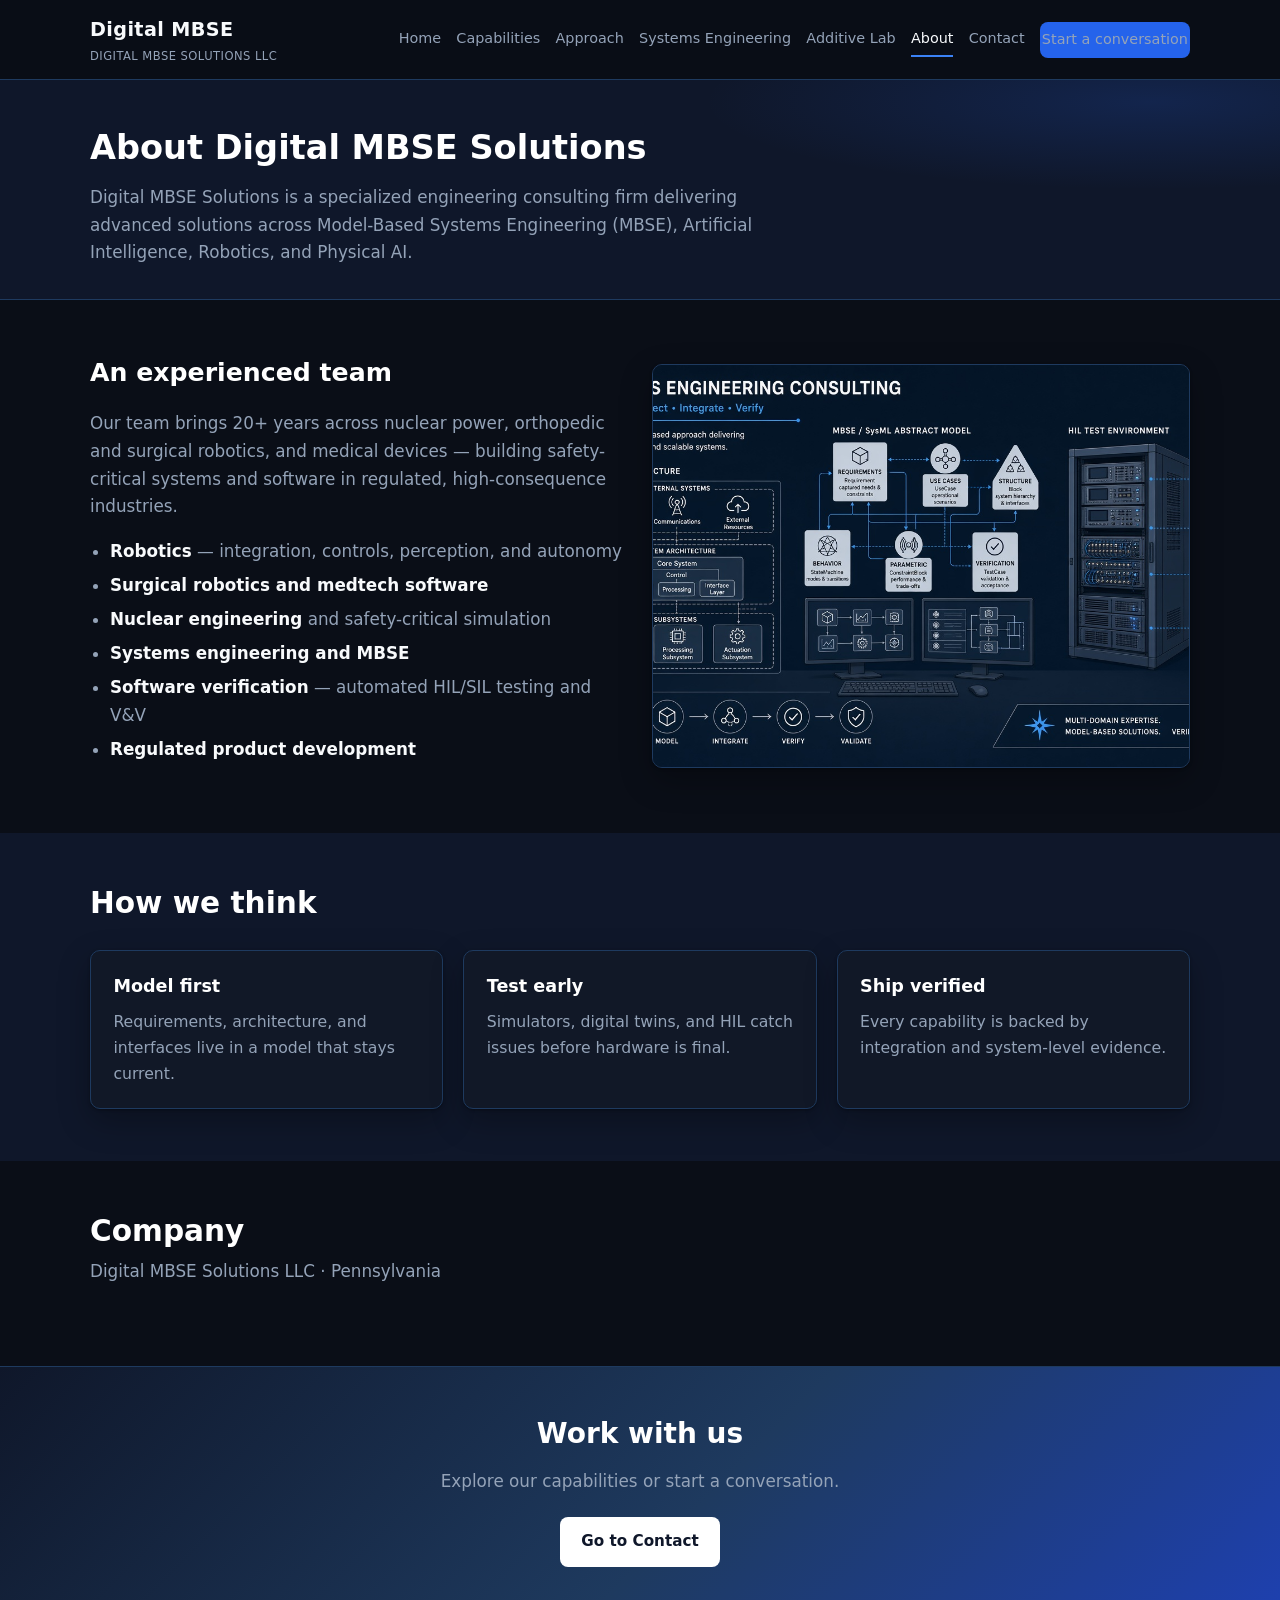
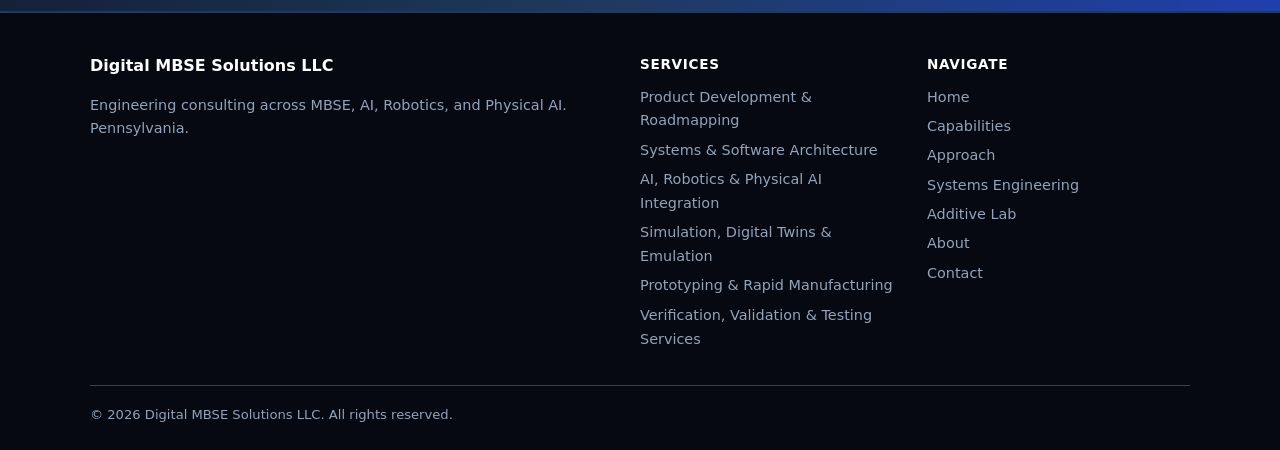
==== commit 488e6c8f: "Reposition site around six capability areas; add BRAND.md style guide" ====
--- a/about.html
+++ b/about.html
@@ -3,7 +3,7 @@
 <head>
   <meta charset="utf-8">
   <meta name="viewport" content="width=device-width, initial-scale=1">
-  <meta name="description" content="About Digital MBSE Solutions LLC — an experienced team in robotics, surgical robotics and medtech software, nuclear engineering, and systems engineering.">
+  <meta name="description" content="About Digital MBSE Solutions LLC, a Pennsylvania engineering consulting firm for MBSE, AI, robotics, and Physical AI.">
   <title>About | Digital MBSE</title>
   <link rel="stylesheet" href="css/styles.css">
 </head>
@@ -18,13 +18,13 @@
       </a>
       <nav class="nav" aria-label="Primary">
         <a href="index.html">Home</a>
+        <a href="capabilities.html">Capabilities</a>
         <a href="approach.html">Approach</a>
-        <a href="capabilities.html">Capabilities</a>
-        <a href="additive-manufacturing.html">Additive</a>
-        <a href="systems-consulting.html">Consulting</a>
+        <a href="systems-consulting.html">Systems Engineering</a>
+        <a href="additive-manufacturing.html">Additive Lab</a>
         <a href="about.html" aria-current="page">About</a>
         <a href="contact.html">Contact</a>
-        <a class="btn btn-primary btn-header" href="contact.html">Design Partners</a>
+        <a class="btn btn-primary btn-header" href="contact.html">Start a conversation</a>
       </nav>
     </div>
   </header>
@@ -32,76 +32,65 @@
   <main id="main">
     <section class="page-hero">
       <div class="container">
-        <h1>About</h1>
-        <p>Digital MBSE Solutions LLC — Pennsylvania. Forward deployed engineering services and RaaS for research labs and high-hazard cells.</p>
+        <h1>About Digital MBSE Solutions</h1>
+        <p>Digital MBSE Solutions is a specialized engineering consulting firm delivering advanced solutions across Model-Based Systems Engineering (MBSE), Artificial Intelligence, Robotics, and Physical AI.</p>
       </div>
     </section>
 
-    <section class="section">
-      <div class="container prose">
-        <h2>Company</h2>
-        <p>
-          <strong>Digital MBSE Solutions LLC</strong> provides
-          <strong>forward deployed engineering services</strong> and <strong>robot-as-a-service (RaaS)</strong>
-          for research labs, laboratory facilities, and high-hazard cells (hot cells, remote handling, clean rooms),
-          with adjacent interest in next-generation nuclear plant remote maintenance. Supporting lines include
-          <a href="additive-manufacturing.html">in-house additive manufacturing</a> and
-          <a href="systems-consulting.html">systems engineering consulting</a>. We are actively seeking
-          design partners.
-        </p>
+    <section class="section" aria-labelledby="team-heading">
+      <div class="container media-split">
+        <div class="prose">
+          <h2 id="team-heading">An experienced team</h2>
+          <p>Our team brings 20+ years across nuclear power, orthopedic and surgical robotics, and medical devices — building safety-critical systems and software in regulated, high-consequence industries.</p>
+          <ul>
+            <li><strong>Robotics</strong> — integration, controls, perception, and autonomy</li>
+            <li><strong>Surgical robotics and medtech software</strong></li>
+            <li><strong>Nuclear engineering</strong> and safety-critical simulation</li>
+            <li><strong>Systems engineering and MBSE</strong></li>
+            <li><strong>Software verification</strong> — automated HIL/SIL testing and V&amp;V</li>
+            <li><strong>Regulated product development</strong></li>
+          </ul>
+        </div>
+        <figure class="media media-tall">
+          <img src="images/systems-engineering-consulting.png" alt="Systems engineering workspace">
+        </figure>
       </div>
     </section>
 
-    <section class="section section-alt">
+    <section class="section section-alt" aria-labelledby="val-heading">
       <div class="container">
-        <div class="section-header">
-          <h2>The team</h2>
-          <p>20+ years of experience across nuclear power, orthopedic and surgical robotics, and medical devices.</p>
-        </div>
-
-        <div class="card" style="margin-bottom:1.25rem;">
-          <h3>Experience</h3>
-          <p class="muted" style="margin:0 0 0.85rem;">
-            Our team has led multi-disciplinary engineering organizations in mission-critical, safety-critical
-            domains — building robotic systems, software platforms, and verification programs where evidence matters.
-          </p>
-          <ul class="list-check">
-            <li>Robotics — robotic platform development, real-time controls, embedded firmware, and integration</li>
-            <li>Surgical robotics and medtech software — architecture, delivery, and regulated release</li>
-            <li>Nuclear engineering — fuel design and simulation software, safety-critical simulation, and risk analysis</li>
-            <li>Systems engineering and MBSE — requirements, architecture, and model-based practices</li>
-            <li>Software verification — automated HIL/SIL environments, regression suites, and V&amp;V organizations</li>
-            <li>Regulated product development — medical device and nuclear quality expectations</li>
-            <li>Green-field engineering — standing up new teams, platforms, and cloud data and simulation systems</li>
-          </ul>
-        </div>
-      </div>
-    </section>
-
-    <section class="section">
-      <div class="container">
+        <div class="section-header"><h2 id="val-heading">How we think</h2></div>
         <div class="grid-3">
           <article class="card">
-            <h3>Education</h3>
-            <p>Nuclear engineering, Carnegie Mellon SEI software architecture curriculum, and Lean / Six Sigma training.</p>
+            <h3>Model first</h3>
+            <p>Requirements, architecture, and interfaces live in a model that stays current.</p>
           </article>
           <article class="card">
-            <h3>Affiliations</h3>
-            <p>IEEE, INCOSE, and SAFe.</p>
+            <h3>Test early</h3>
+            <p>Simulators, digital twins, and HIL catch issues before hardware is final.</p>
           </article>
           <article class="card">
-            <h3>Standards background</h3>
-            <p>Professional familiarity from prior roles with IEC 62304, ISO 13485, NQA-1, 10 CFR 50, and FDA/MDR contexts.</p>
+            <h3>Ship verified</h3>
+            <p>Every capability is backed by integration and system-level evidence.</p>
           </article>
         </div>
       </div>
     </section>
 
-    <section class="cta-band">
+    <section class="section" aria-labelledby="co-heading">
       <div class="container">
-        <h2>Work with the team</h2>
-        <p>Design partners for forward deployed engineering services and RaaS.</p>
-        <a class="btn btn-primary" href="contact.html">Contact</a>
+        <div class="section-header">
+          <h2 id="co-heading">Company</h2>
+          <p>Digital MBSE Solutions LLC · Pennsylvania</p>
+        </div>
+      </div>
+    </section>
+
+    <section class="cta-band" aria-labelledby="cta-heading">
+      <div class="container">
+        <h2 id="cta-heading">Work with us</h2>
+        <p>Explore our capabilities or start a conversation.</p>
+        <a class="btn btn-primary" href="contact.html">Go to Contact</a>
       </div>
     </section>
   </main>
@@ -111,15 +100,27 @@
       <div class="footer-grid">
         <div class="footer-brand">
           <strong>Digital MBSE Solutions LLC</strong>
+          <p>Engineering consulting across MBSE, AI, Robotics, and Physical AI. Pennsylvania.</p>
+        </div>
+        <div>
+          <p class="footer-heading">Services</p>
+          <ul class="footer-nav">
+            <li><a href="capabilities.html#product-development">Product Development &amp; Roadmapping</a></li>
+            <li><a href="capabilities.html#systems-software-architecture">Systems &amp; Software Architecture</a></li>
+            <li><a href="capabilities.html#ai-robotics-physical-ai">AI, Robotics &amp; Physical AI Integration</a></li>
+            <li><a href="capabilities.html#simulation-digital-twins">Simulation, Digital Twins &amp; Emulation</a></li>
+            <li><a href="capabilities.html#prototyping-manufacturing">Prototyping &amp; Rapid Manufacturing</a></li>
+            <li><a href="capabilities.html#verification-validation-testing">Verification, Validation &amp; Testing Services</a></li>
+          </ul>
         </div>
         <div>
           <p class="footer-heading">Navigate</p>
           <ul class="footer-nav">
             <li><a href="index.html">Home</a></li>
+            <li><a href="capabilities.html">Capabilities</a></li>
             <li><a href="approach.html">Approach</a></li>
-            <li><a href="capabilities.html">Capabilities</a></li>
-            <li><a href="additive-manufacturing.html">Additive</a></li>
-            <li><a href="systems-consulting.html">Consulting</a></li>
+            <li><a href="systems-consulting.html">Systems Engineering</a></li>
+            <li><a href="additive-manufacturing.html">Additive Lab</a></li>
             <li><a href="about.html">About</a></li>
             <li><a href="contact.html">Contact</a></li>
           </ul>
--- a/css/styles.css
+++ b/css/styles.css
@@ -591,3 +591,10 @@
   .header-inner { flex-direction: column; align-items: flex-start; }
   .nav { width: 100%; }
 }
+
+/* Capability areas */
+.area { scroll-margin-top: 6rem; }
+.area + .area { border-top: 1px solid var(--border); }
+.area-head { display: flex; align-items: baseline; gap: 0.9rem; margin-bottom: 1.25rem; }
+.area-num { font-weight: 700; font-size: 1.05rem; color: var(--accent-bright); letter-spacing: 0.06em; }
+.area-head h2 { margin: 0; font-size: clamp(1.35rem, 2.4vw, 1.7rem); color: var(--white); line-height: 1.25; }
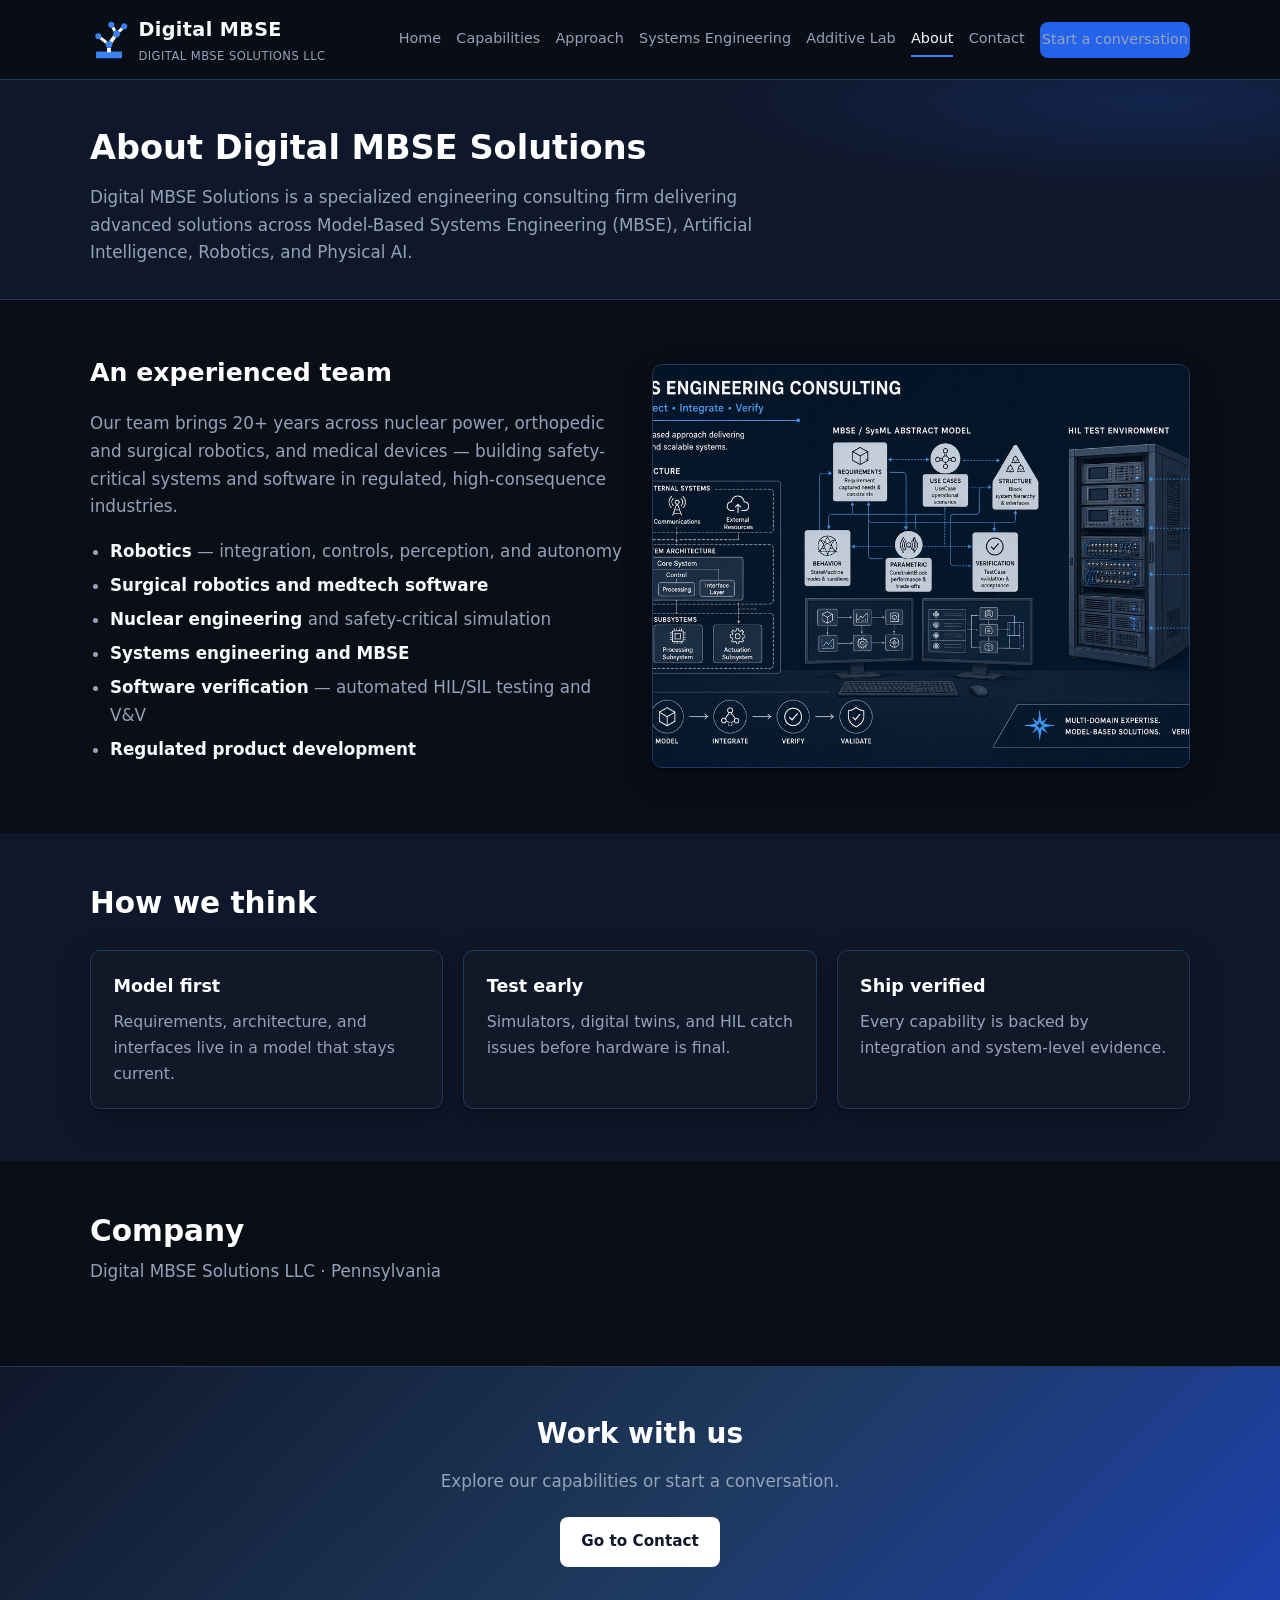
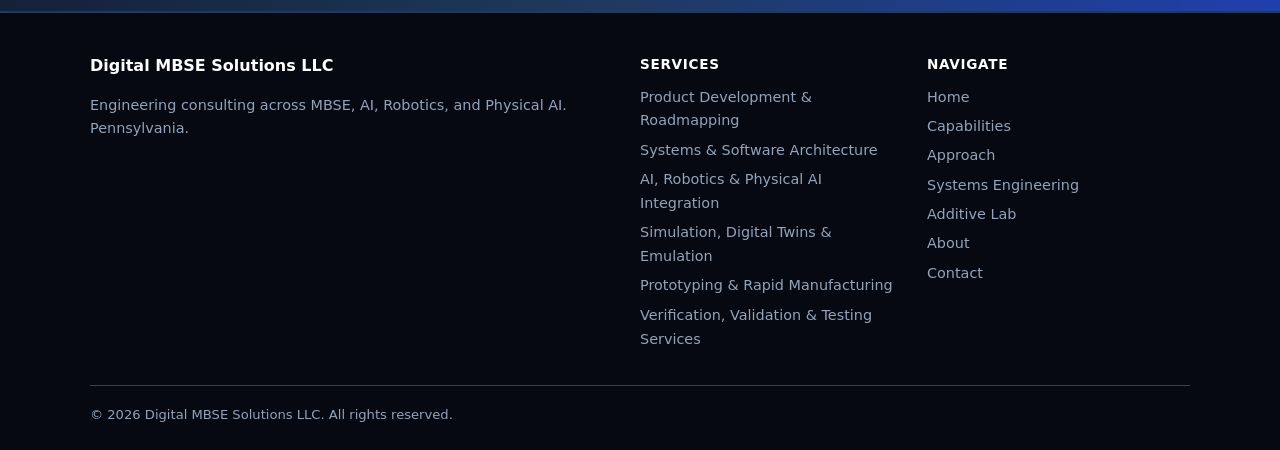
==== commit 242976b6: "Add Digital MBSE logo (tree-arm mark) to header and favicons" ====
--- a/about.html
+++ b/about.html
@@ -6,6 +6,10 @@
   <meta name="description" content="About Digital MBSE Solutions LLC, a Pennsylvania engineering consulting firm for MBSE, AI, robotics, and Physical AI.">
   <title>About | Digital MBSE</title>
   <link rel="stylesheet" href="css/styles.css">
+  <link rel="icon" href="favicon.svg" type="image/svg+xml">
+  <link rel="icon" href="favicon-32.png" sizes="32x32" type="image/png">
+  <link rel="icon" href="favicon-16.png" sizes="16x16" type="image/png">
+  <link rel="apple-touch-icon" href="apple-touch-icon.png">
 </head>
 <body>
   <a class="skip-link" href="#main">Skip to content</a>
@@ -13,8 +17,8 @@
   <header class="site-header">
     <div class="container header-inner">
       <a class="logo" href="index.html">
-        <span class="logo-mark">Digital MBSE</span>
-        <span class="logo-sub">Digital MBSE Solutions LLC</span>
+        <img class="logo-icon" src="img/logo-mark.svg" alt="" width="38" height="38"><span class="logo-text"><span class="logo-mark">Digital MBSE</span>
+        <span class="logo-sub">Digital MBSE Solutions LLC</span></span>
       </a>
       <nav class="nav" aria-label="Primary">
         <a href="index.html">Home</a>
--- a/css/styles.css
+++ b/css/styles.css
@@ -75,8 +75,8 @@
 
 .logo {
   display: flex;
-  flex-direction: column;
-  gap: 0.1rem;
+  align-items: center;
+  gap: 0.65rem;
   text-decoration: none;
   color: var(--text);
 }
@@ -230,6 +230,8 @@
 }
 .media-tall img { aspect-ratio: 4 / 3; }
 .media-square img { aspect-ratio: 1 / 1; }
+.media-wide { margin-top: 1.5rem; }
+.media-wide img { aspect-ratio: 16 / 9; }
 
 .gallery {
   display: grid;
@@ -598,3 +600,6 @@
 .area-head { display: flex; align-items: baseline; gap: 0.9rem; margin-bottom: 1.25rem; }
 .area-num { font-weight: 700; font-size: 1.05rem; color: var(--accent-bright); letter-spacing: 0.06em; }
 .area-head h2 { margin: 0; font-size: clamp(1.35rem, 2.4vw, 1.7rem); color: var(--white); line-height: 1.25; }
+
+.logo-icon { width: 38px; height: 38px; flex: none; display: block; }
+.logo-text { display: flex; flex-direction: column; gap: 0.1rem; }
